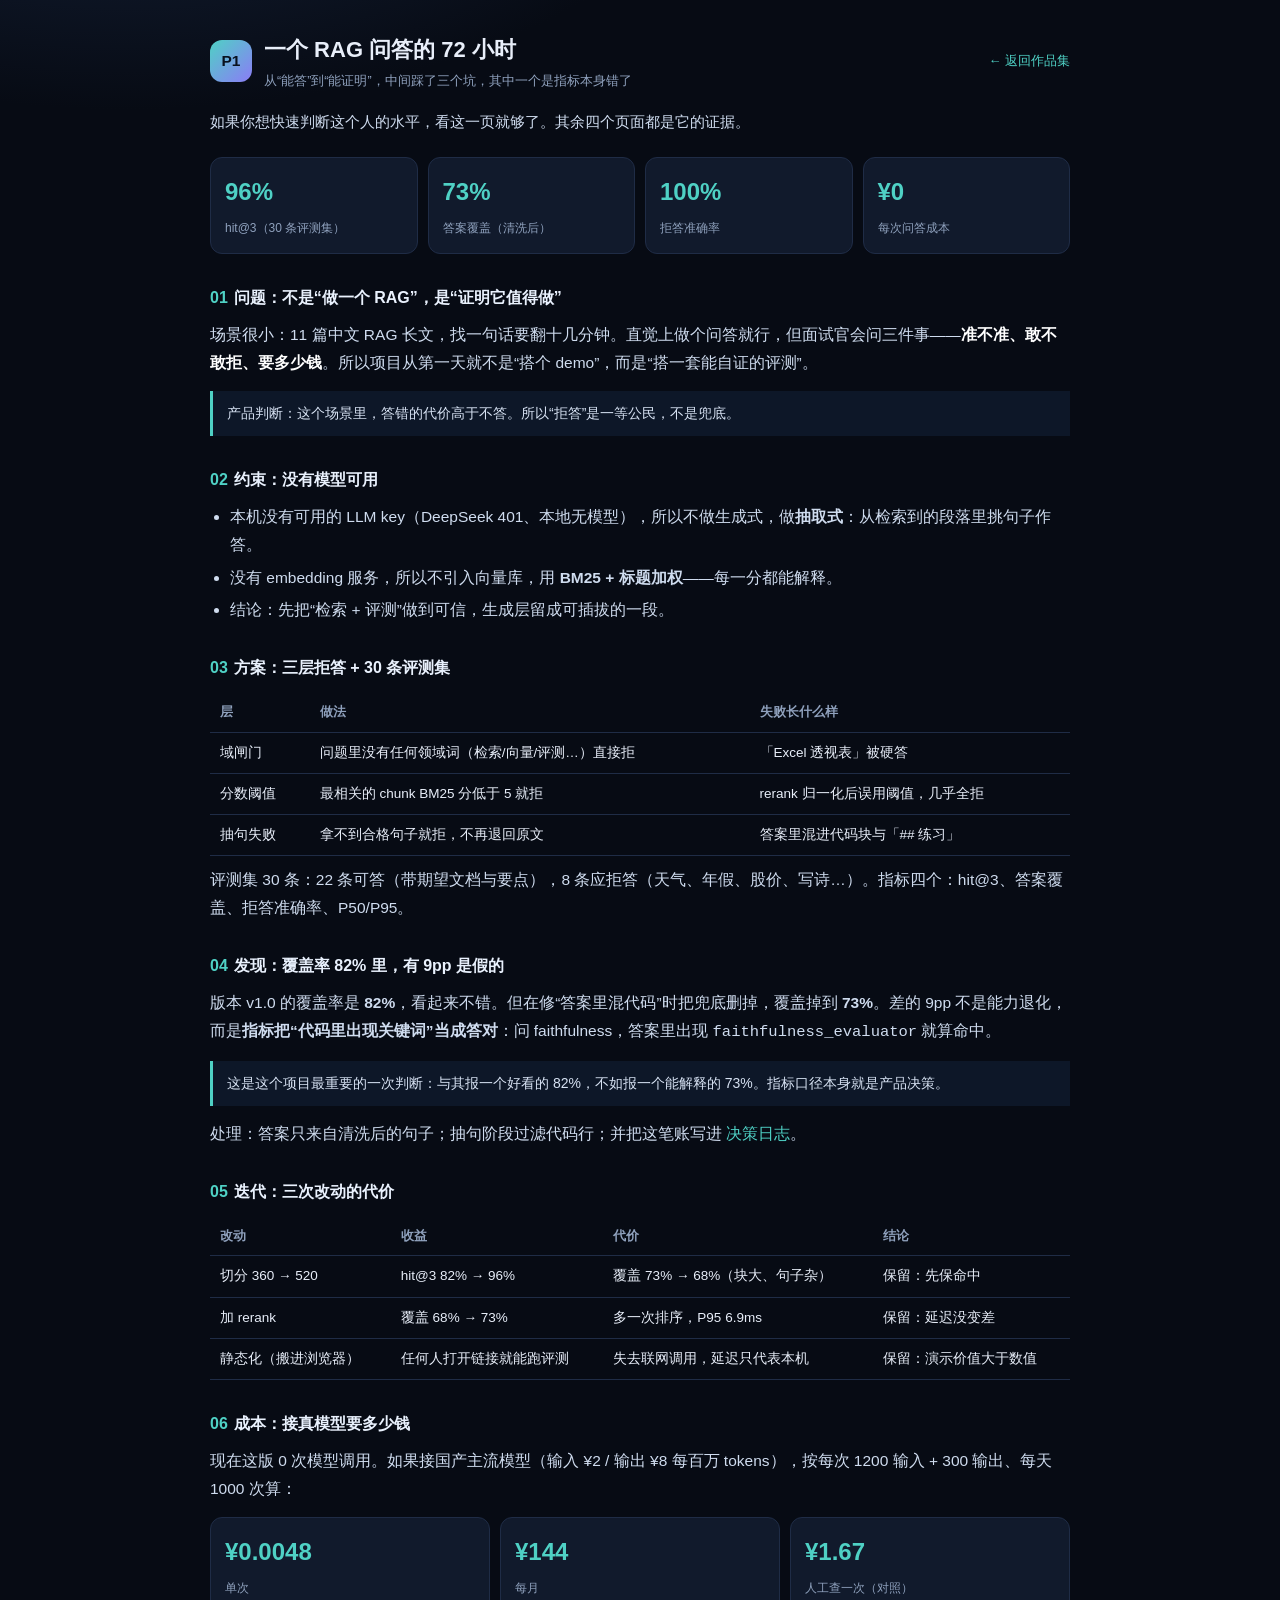
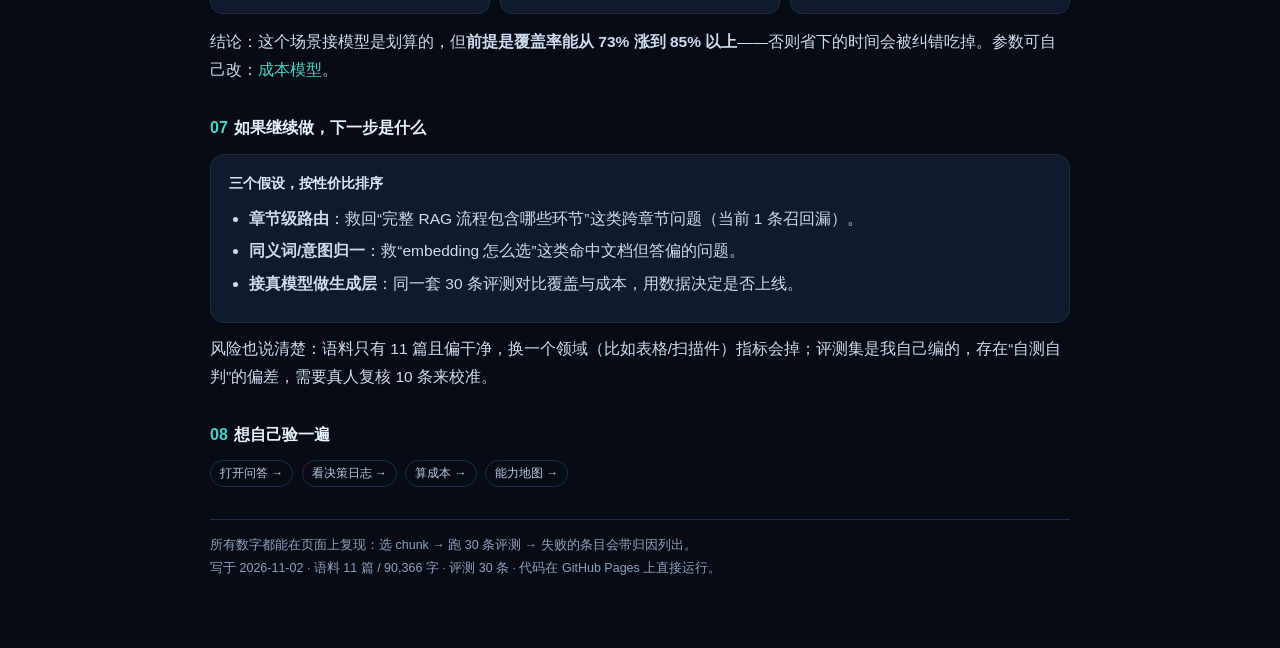
==== case/index.html @ 823c7c32 "add case study page; link from home and skills; metrics 96/73/100" ====
<!doctype html>
<html lang="zh-CN">
<head>
<meta charset="utf-8" />
<meta name="viewport" content="width=device-width, initial-scale=1" />
<title>案例研究 · 一个 RAG 问答的 72 小时</title>
<style>
:root{--bg:#070b14;--card:#111a2c;--line:#1f2c46;--fg:#e8eef9;--dim:#8fa1bd;--acc:#4fd1c5;--warn:#f6c177;--bad:#f87171}
*{box-sizing:border-box}
body{margin:0;background:radial-gradient(1000px 540px at 10% -10%,#17253f 0,transparent 62%),var(--bg);color:var(--fg);font:15.5px/1.8 -apple-system,"Segoe UI","PingFang SC","Microsoft YaHei",sans-serif}
.wrap{max-width:900px;margin:0 auto;padding:30px 20px 70px}
a{color:var(--acc);text-decoration:none}
header{display:flex;align-items:center;gap:12px;flex-wrap:wrap;margin-bottom:6px}
.logo{width:42px;height:42px;border-radius:12px;background:linear-gradient(135deg,#4fd1c5,#8b7cf6);display:grid;place-items:center;font-weight:800;color:#08111f}
h1{font-size:22px;margin:0}
.sub{color:var(--dim);font-size:12.5px}
.back{margin-left:auto;font-size:13px}
.lead{color:#cfdcef;font-size:15px;margin:16px 0 22px}
h2{font-size:16px;margin:30px 0 8px;color:#e9f1fd}
h2 .n{color:var(--acc);font-variant-numeric:tabular-nums;margin-right:6px}
p{color:#cfdcef;margin:8px 0}
ul{margin:8px 0;padding-left:20px;color:#cfdcef}
li{margin:5px 0}
.hi{color:#fff;font-weight:600}
.metric{display:grid;grid-template-columns:repeat(auto-fit,minmax(150px,1fr));gap:10px;margin:14px 0}
.m{background:var(--card);border:1px solid var(--line);border-radius:12px;padding:12px 14px}
.m b{display:block;font-size:24px;color:var(--acc);font-variant-numeric:tabular-nums}
.m span{color:var(--dim);font-size:12px}
blockquote{margin:14px 0;padding:10px 14px;border-left:3px solid var(--acc);background:#0d1728;color:#d7e2f3;font-size:14px}
table{width:100%;border-collapse:collapse;font-size:13.5px;margin:10px 0}
th,td{padding:8px 10px;border-bottom:1px solid var(--line);text-align:left;vertical-align:top}
th{color:var(--dim);font-weight:600;font-size:12.5px}
.box{background:var(--card);border:1px solid var(--line);border-radius:14px;padding:16px 18px;margin:12px 0}
.box h3{margin:0 0 6px;font-size:14px;color:#dfe9fb}
.tag{display:inline-block;border:1px solid var(--line);border-radius:999px;padding:2px 9px;font-size:12px;color:#b9cbe4;margin:2px 4px 2px 0}
.foot{color:var(--dim);font-size:12.5px;margin-top:30px;border-top:1px solid var(--line);padding-top:14px}
</style>
</head>
<body>
<div class="wrap">
  <header>
    <div class="logo">P1</div>
    <div>
      <h1>一个 RAG 问答的 72 小时</h1>
      <div class="sub">从“能答”到“能证明”，中间踩了三个坑，其中一个是指标本身错了</div>
    </div>
    <a class="back" href="../">← 返回作品集</a>
  </header>

  <p class="lead">如果你想快速判断这个人的水平，看这一页就够了。其余四个页面都是它的证据。</p>

  <div class="metric">
    <div class="m"><b>96%</b><span>hit@3（30 条评测集）</span></div>
    <div class="m"><b>73%</b><span>答案覆盖（清洗后）</span></div>
    <div class="m"><b>100%</b><span>拒答准确率</span></div>
    <div class="m"><b>¥0</b><span>每次问答成本</span></div>
  </div>

  <h2><span class="n">01</span>问题：不是“做一个 RAG”，是“证明它值得做”</h2>
  <p>场景很小：11 篇中文 RAG 长文，找一句话要翻十几分钟。直觉上做个问答就行，但面试官会问三件事——<span class="hi">准不准、敢不敢拒、要多少钱</span>。所以项目从第一天就不是“搭个 demo”，而是“搭一套能自证的评测”。</p>
  <blockquote>产品判断：这个场景里，答错的代价高于不答。所以“拒答”是一等公民，不是兜底。</blockquote>

  <h2><span class="n">02</span>约束：没有模型可用</h2>
  <ul>
    <li>本机没有可用的 LLM key（DeepSeek 401、本地无模型），所以不做生成式，做<b>抽取式</b>：从检索到的段落里挑句子作答。</li>
    <li>没有 embedding 服务，所以不引入向量库，用 <b>BM25 + 标题加权</b>——每一分都能解释。</li>
    <li>结论：先把“检索 + 评测”做到可信，生成层留成可插拔的一段。</li>
  </ul>

  <h2><span class="n">03</span>方案：三层拒答 + 30 条评测集</h2>
  <table>
    <thead><tr><th>层</th><th>做法</th><th>失败长什么样</th></tr></thead>
    <tbody>
      <tr><td>域闸门</td><td>问题里没有任何领域词（检索/向量/评测…）直接拒</td><td>「Excel 透视表」被硬答</td></tr>
      <tr><td>分数阈值</td><td>最相关的 chunk BM25 分低于 5 就拒</td><td>rerank 归一化后误用阈值，几乎全拒</td></tr>
      <tr><td>抽句失败</td><td>拿不到合格句子就拒，不再退回原文</td><td>答案里混进代码块与「## 练习」</td></tr>
    </tbody>
  </table>
  <p>评测集 30 条：22 条可答（带期望文档与要点），8 条应拒答（天气、年假、股价、写诗…）。指标四个：hit@3、答案覆盖、拒答准确率、P50/P95。</p>

  <h2><span class="n">04</span>发现：覆盖率 82% 里，有 9pp 是假的</h2>
  <p>版本 v1.0 的覆盖率是 <b>82%</b>，看起来不错。但在修“答案里混代码”时把兜底删掉，覆盖掉到 <b>73%</b>。差的 9pp 不是能力退化，而是<b>指标把“代码里出现关键词”当成答对</b>：问 faithfulness，答案里出现 <code>faithfulness_evaluator</code> 就算命中。</p>
  <blockquote>这是这个项目最重要的一次判断：与其报一个好看的 82%，不如报一个能解释的 73%。指标口径本身就是产品决策。</blockquote>
  <p>处理：答案只来自清洗后的句子；抽句阶段过滤代码行；并把这笔账写进 <a href="../log/">决策日志</a>。</p>

  <h2><span class="n">05</span>迭代：三次改动的代价</h2>
  <table>
    <thead><tr><th>改动</th><th>收益</th><th>代价</th><th>结论</th></tr></thead>
    <tbody>
      <tr><td>切分 360 → 520</td><td>hit@3 82% → 96%</td><td>覆盖 73% → 68%（块大、句子杂）</td><td>保留：先保命中</td></tr>
      <tr><td>加 rerank</td><td>覆盖 68% → 73%</td><td>多一次排序，P95 6.9ms</td><td>保留：延迟没变差</td></tr>
      <tr><td>静态化（搬进浏览器）</td><td>任何人打开链接就能跑评测</td><td>失去联网调用，延迟只代表本机</td><td>保留：演示价值大于数值</td></tr>
    </tbody>
  </table>

  <h2><span class="n">06</span>成本：接真模型要多少钱</h2>
  <p>现在这版 0 次模型调用。如果接国产主流模型（输入 ¥2 / 输出 ¥8 每百万 tokens），按每次 1200 输入 + 300 输出、每天 1000 次算：</p>
  <div class="metric">
    <div class="m"><b>¥0.0048</b><span>单次</span></div>
    <div class="m"><b>¥144</b><span>每月</span></div>
    <div class="m"><b>¥1.67</b><span>人工查一次（对照）</span></div>
  </div>
  <p>结论：这个场景接模型是划算的，但<b>前提是覆盖率能从 73% 涨到 85% 以上</b>——否则省下的时间会被纠错吃掉。参数可自己改：<a href="../cost/">成本模型</a>。</p>

  <h2><span class="n">07</span>如果继续做，下一步是什么</h2>
  <div class="box">
    <h3>三个假设，按性价比排序</h3>
    <ul>
      <li><b>章节级路由</b>：救回“完整 RAG 流程包含哪些环节”这类跨章节问题（当前 1 条召回漏）。</li>
      <li><b>同义词/意图归一</b>：救“embedding 怎么选”这类命中文档但答偏的问题。</li>
      <li><b>接真模型做生成层</b>：同一套 30 条评测对比覆盖与成本，用数据决定是否上线。</li>
    </ul>
  </div>
  <p>风险也说清楚：语料只有 11 篇且偏干净，换一个领域（比如表格/扫描件）指标会掉；评测集是我自己编的，存在“自测自判”的偏差，需要真人复核 10 条来校准。</p>

  <h2><span class="n">08</span>想自己验一遍</h2>
  <p>
    <a class="tag" href="../p1/">打开问答 →</a>
    <a class="tag" href="../log/">看决策日志 →</a>
    <a class="tag" href="../cost/">算成本 →</a>
    <a class="tag" href="../skills/">能力地图 →</a>
  </p>
  <div class="foot">
    所有数字都能在页面上复现：选 chunk → 跑 30 条评测 → 失败的条目会带归因列出。<br>
    写于 2026-11-02 · 语料 11 篇 / 90,366 字 · 评测 30 条 · 代码在 GitHub Pages 上直接运行。
  </div>
</div>
</body>
</html>
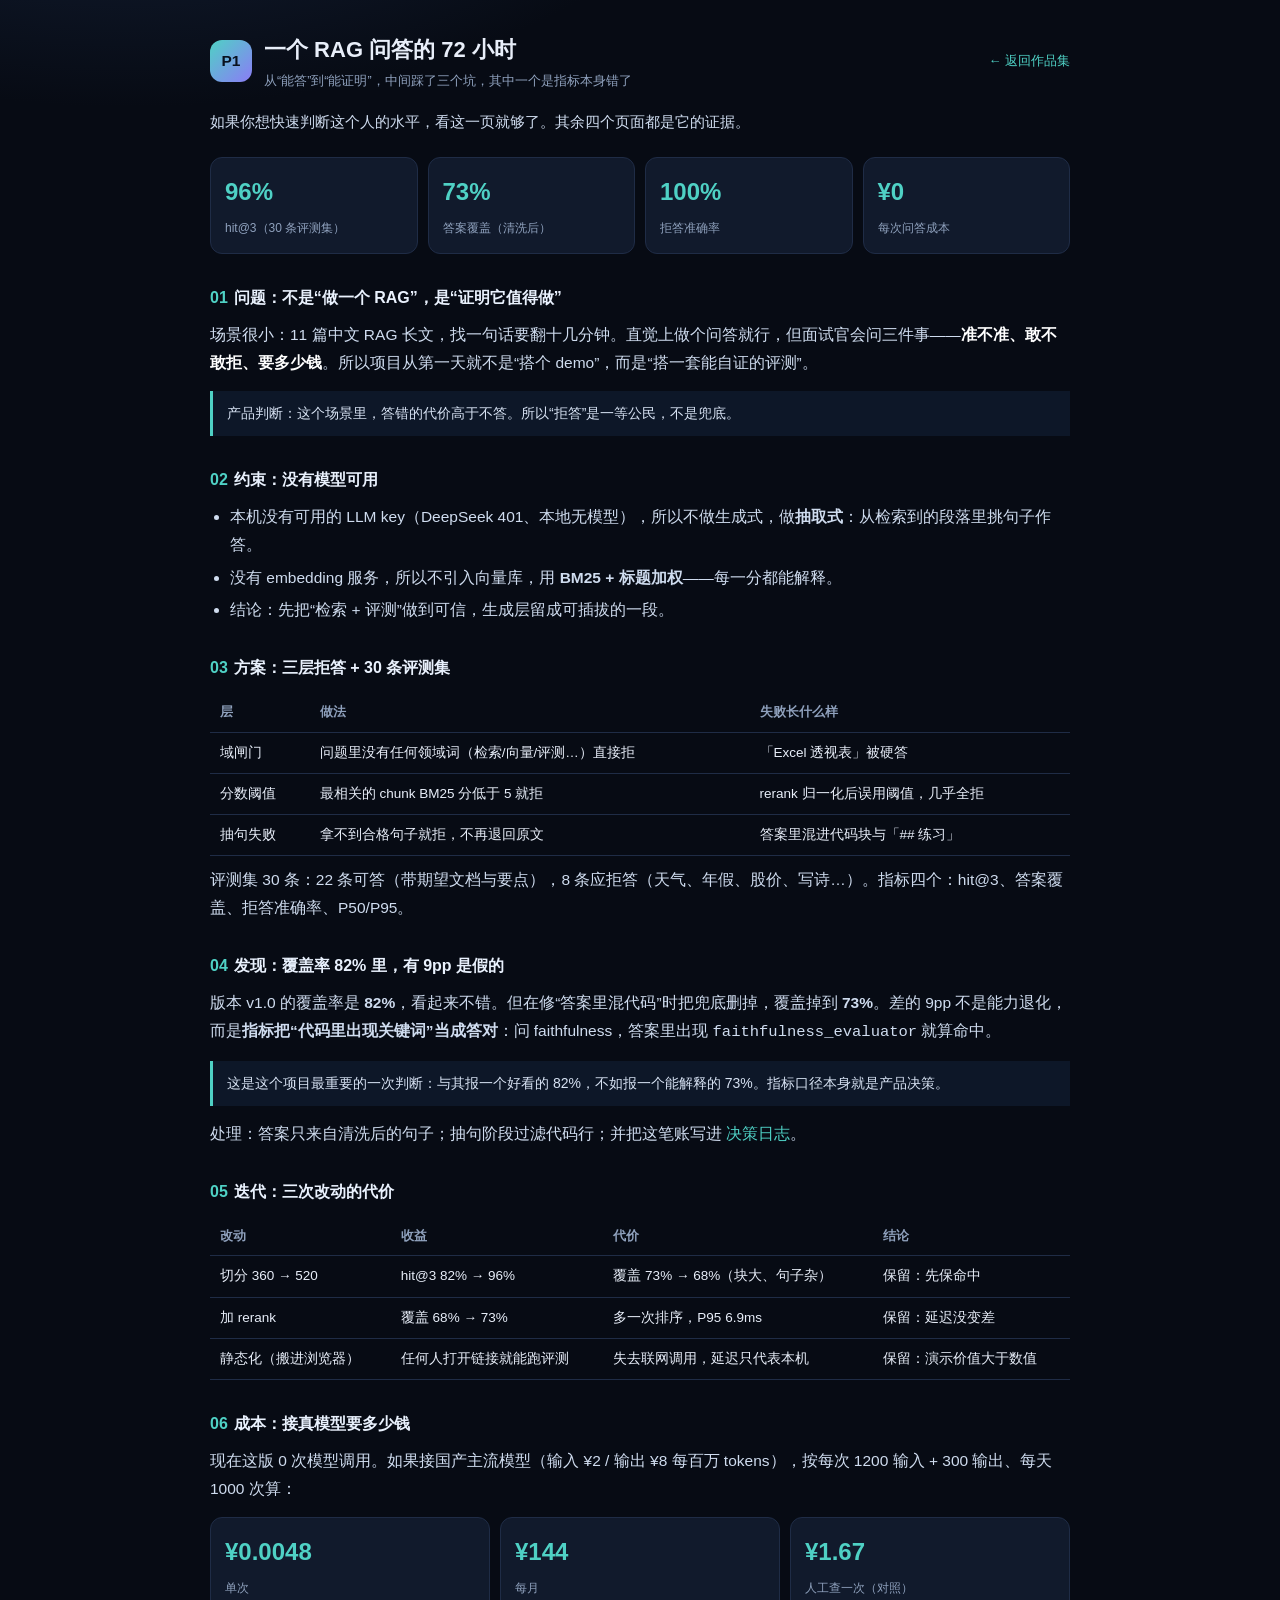
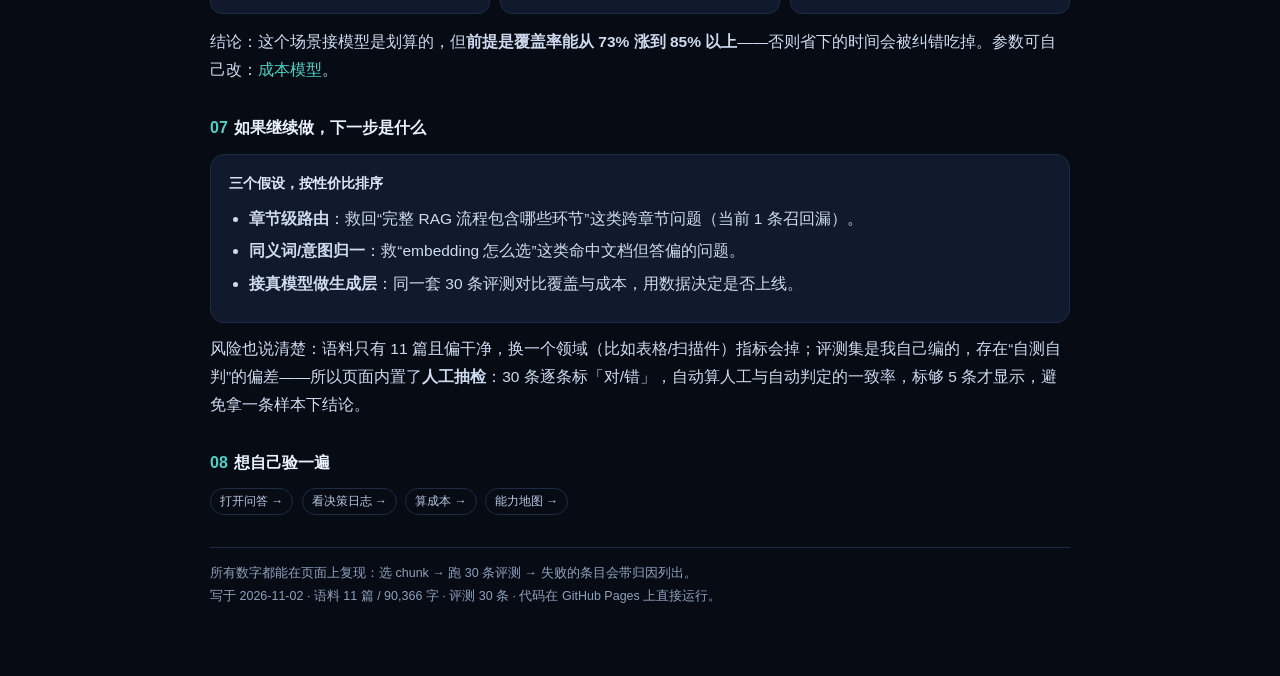
==== commit f28b11e7: "p1: add human-label calibration (agreement rate); case: point to it" ====
--- a/case/index.html
+++ b/case/index.html
@@ -1,129 +1,129 @@
-<!doctype html>
-<html lang="zh-CN">
-<head>
-<meta charset="utf-8" />
-<meta name="viewport" content="width=device-width, initial-scale=1" />
-<title>案例研究 · 一个 RAG 问答的 72 小时</title>
-<style>
-:root{--bg:#070b14;--card:#111a2c;--line:#1f2c46;--fg:#e8eef9;--dim:#8fa1bd;--acc:#4fd1c5;--warn:#f6c177;--bad:#f87171}
-*{box-sizing:border-box}
-body{margin:0;background:radial-gradient(1000px 540px at 10% -10%,#17253f 0,transparent 62%),var(--bg);color:var(--fg);font:15.5px/1.8 -apple-system,"Segoe UI","PingFang SC","Microsoft YaHei",sans-serif}
-.wrap{max-width:900px;margin:0 auto;padding:30px 20px 70px}
-a{color:var(--acc);text-decoration:none}
-header{display:flex;align-items:center;gap:12px;flex-wrap:wrap;margin-bottom:6px}
-.logo{width:42px;height:42px;border-radius:12px;background:linear-gradient(135deg,#4fd1c5,#8b7cf6);display:grid;place-items:center;font-weight:800;color:#08111f}
-h1{font-size:22px;margin:0}
-.sub{color:var(--dim);font-size:12.5px}
-.back{margin-left:auto;font-size:13px}
-.lead{color:#cfdcef;font-size:15px;margin:16px 0 22px}
-h2{font-size:16px;margin:30px 0 8px;color:#e9f1fd}
-h2 .n{color:var(--acc);font-variant-numeric:tabular-nums;margin-right:6px}
-p{color:#cfdcef;margin:8px 0}
-ul{margin:8px 0;padding-left:20px;color:#cfdcef}
-li{margin:5px 0}
-.hi{color:#fff;font-weight:600}
-.metric{display:grid;grid-template-columns:repeat(auto-fit,minmax(150px,1fr));gap:10px;margin:14px 0}
-.m{background:var(--card);border:1px solid var(--line);border-radius:12px;padding:12px 14px}
-.m b{display:block;font-size:24px;color:var(--acc);font-variant-numeric:tabular-nums}
-.m span{color:var(--dim);font-size:12px}
-blockquote{margin:14px 0;padding:10px 14px;border-left:3px solid var(--acc);background:#0d1728;color:#d7e2f3;font-size:14px}
-table{width:100%;border-collapse:collapse;font-size:13.5px;margin:10px 0}
-th,td{padding:8px 10px;border-bottom:1px solid var(--line);text-align:left;vertical-align:top}
-th{color:var(--dim);font-weight:600;font-size:12.5px}
-.box{background:var(--card);border:1px solid var(--line);border-radius:14px;padding:16px 18px;margin:12px 0}
-.box h3{margin:0 0 6px;font-size:14px;color:#dfe9fb}
-.tag{display:inline-block;border:1px solid var(--line);border-radius:999px;padding:2px 9px;font-size:12px;color:#b9cbe4;margin:2px 4px 2px 0}
-.foot{color:var(--dim);font-size:12.5px;margin-top:30px;border-top:1px solid var(--line);padding-top:14px}
-</style>
-</head>
-<body>
-<div class="wrap">
-  <header>
-    <div class="logo">P1</div>
-    <div>
-      <h1>一个 RAG 问答的 72 小时</h1>
-      <div class="sub">从“能答”到“能证明”，中间踩了三个坑，其中一个是指标本身错了</div>
-    </div>
-    <a class="back" href="../">← 返回作品集</a>
-  </header>
-
-  <p class="lead">如果你想快速判断这个人的水平，看这一页就够了。其余四个页面都是它的证据。</p>
-
-  <div class="metric">
-    <div class="m"><b>96%</b><span>hit@3（30 条评测集）</span></div>
-    <div class="m"><b>73%</b><span>答案覆盖（清洗后）</span></div>
-    <div class="m"><b>100%</b><span>拒答准确率</span></div>
-    <div class="m"><b>¥0</b><span>每次问答成本</span></div>
-  </div>
-
-  <h2><span class="n">01</span>问题：不是“做一个 RAG”，是“证明它值得做”</h2>
-  <p>场景很小：11 篇中文 RAG 长文，找一句话要翻十几分钟。直觉上做个问答就行，但面试官会问三件事——<span class="hi">准不准、敢不敢拒、要多少钱</span>。所以项目从第一天就不是“搭个 demo”，而是“搭一套能自证的评测”。</p>
-  <blockquote>产品判断：这个场景里，答错的代价高于不答。所以“拒答”是一等公民，不是兜底。</blockquote>
-
-  <h2><span class="n">02</span>约束：没有模型可用</h2>
-  <ul>
-    <li>本机没有可用的 LLM key（DeepSeek 401、本地无模型），所以不做生成式，做<b>抽取式</b>：从检索到的段落里挑句子作答。</li>
-    <li>没有 embedding 服务，所以不引入向量库，用 <b>BM25 + 标题加权</b>——每一分都能解释。</li>
-    <li>结论：先把“检索 + 评测”做到可信，生成层留成可插拔的一段。</li>
-  </ul>
-
-  <h2><span class="n">03</span>方案：三层拒答 + 30 条评测集</h2>
-  <table>
-    <thead><tr><th>层</th><th>做法</th><th>失败长什么样</th></tr></thead>
-    <tbody>
-      <tr><td>域闸门</td><td>问题里没有任何领域词（检索/向量/评测…）直接拒</td><td>「Excel 透视表」被硬答</td></tr>
-      <tr><td>分数阈值</td><td>最相关的 chunk BM25 分低于 5 就拒</td><td>rerank 归一化后误用阈值，几乎全拒</td></tr>
-      <tr><td>抽句失败</td><td>拿不到合格句子就拒，不再退回原文</td><td>答案里混进代码块与「## 练习」</td></tr>
-    </tbody>
-  </table>
-  <p>评测集 30 条：22 条可答（带期望文档与要点），8 条应拒答（天气、年假、股价、写诗…）。指标四个：hit@3、答案覆盖、拒答准确率、P50/P95。</p>
-
-  <h2><span class="n">04</span>发现：覆盖率 82% 里，有 9pp 是假的</h2>
-  <p>版本 v1.0 的覆盖率是 <b>82%</b>，看起来不错。但在修“答案里混代码”时把兜底删掉，覆盖掉到 <b>73%</b>。差的 9pp 不是能力退化，而是<b>指标把“代码里出现关键词”当成答对</b>：问 faithfulness，答案里出现 <code>faithfulness_evaluator</code> 就算命中。</p>
-  <blockquote>这是这个项目最重要的一次判断：与其报一个好看的 82%，不如报一个能解释的 73%。指标口径本身就是产品决策。</blockquote>
-  <p>处理：答案只来自清洗后的句子；抽句阶段过滤代码行；并把这笔账写进 <a href="../log/">决策日志</a>。</p>
-
-  <h2><span class="n">05</span>迭代：三次改动的代价</h2>
-  <table>
-    <thead><tr><th>改动</th><th>收益</th><th>代价</th><th>结论</th></tr></thead>
-    <tbody>
-      <tr><td>切分 360 → 520</td><td>hit@3 82% → 96%</td><td>覆盖 73% → 68%（块大、句子杂）</td><td>保留：先保命中</td></tr>
-      <tr><td>加 rerank</td><td>覆盖 68% → 73%</td><td>多一次排序，P95 6.9ms</td><td>保留：延迟没变差</td></tr>
-      <tr><td>静态化（搬进浏览器）</td><td>任何人打开链接就能跑评测</td><td>失去联网调用，延迟只代表本机</td><td>保留：演示价值大于数值</td></tr>
-    </tbody>
-  </table>
-
-  <h2><span class="n">06</span>成本：接真模型要多少钱</h2>
-  <p>现在这版 0 次模型调用。如果接国产主流模型（输入 ¥2 / 输出 ¥8 每百万 tokens），按每次 1200 输入 + 300 输出、每天 1000 次算：</p>
-  <div class="metric">
-    <div class="m"><b>¥0.0048</b><span>单次</span></div>
-    <div class="m"><b>¥144</b><span>每月</span></div>
-    <div class="m"><b>¥1.67</b><span>人工查一次（对照）</span></div>
-  </div>
-  <p>结论：这个场景接模型是划算的，但<b>前提是覆盖率能从 73% 涨到 85% 以上</b>——否则省下的时间会被纠错吃掉。参数可自己改：<a href="../cost/">成本模型</a>。</p>
-
-  <h2><span class="n">07</span>如果继续做，下一步是什么</h2>
-  <div class="box">
-    <h3>三个假设，按性价比排序</h3>
-    <ul>
-      <li><b>章节级路由</b>：救回“完整 RAG 流程包含哪些环节”这类跨章节问题（当前 1 条召回漏）。</li>
-      <li><b>同义词/意图归一</b>：救“embedding 怎么选”这类命中文档但答偏的问题。</li>
-      <li><b>接真模型做生成层</b>：同一套 30 条评测对比覆盖与成本，用数据决定是否上线。</li>
-    </ul>
-  </div>
-  <p>风险也说清楚：语料只有 11 篇且偏干净，换一个领域（比如表格/扫描件）指标会掉；评测集是我自己编的，存在“自测自判”的偏差，需要真人复核 10 条来校准。</p>
-
-  <h2><span class="n">08</span>想自己验一遍</h2>
-  <p>
-    <a class="tag" href="../p1/">打开问答 →</a>
-    <a class="tag" href="../log/">看决策日志 →</a>
-    <a class="tag" href="../cost/">算成本 →</a>
-    <a class="tag" href="../skills/">能力地图 →</a>
-  </p>
-  <div class="foot">
-    所有数字都能在页面上复现：选 chunk → 跑 30 条评测 → 失败的条目会带归因列出。<br>
-    写于 2026-11-02 · 语料 11 篇 / 90,366 字 · 评测 30 条 · 代码在 GitHub Pages 上直接运行。
-  </div>
-</div>
-</body>
-</html>
+<!doctype html>
+<html lang="zh-CN">
+<head>
+<meta charset="utf-8" />
+<meta name="viewport" content="width=device-width, initial-scale=1" />
+<title>案例研究 · 一个 RAG 问答的 72 小时</title>
+<style>
+:root{--bg:#070b14;--card:#111a2c;--line:#1f2c46;--fg:#e8eef9;--dim:#8fa1bd;--acc:#4fd1c5;--warn:#f6c177;--bad:#f87171}
+*{box-sizing:border-box}
+body{margin:0;background:radial-gradient(1000px 540px at 10% -10%,#17253f 0,transparent 62%),var(--bg);color:var(--fg);font:15.5px/1.8 -apple-system,"Segoe UI","PingFang SC","Microsoft YaHei",sans-serif}
+.wrap{max-width:900px;margin:0 auto;padding:30px 20px 70px}
+a{color:var(--acc);text-decoration:none}
+header{display:flex;align-items:center;gap:12px;flex-wrap:wrap;margin-bottom:6px}
+.logo{width:42px;height:42px;border-radius:12px;background:linear-gradient(135deg,#4fd1c5,#8b7cf6);display:grid;place-items:center;font-weight:800;color:#08111f}
+h1{font-size:22px;margin:0}
+.sub{color:var(--dim);font-size:12.5px}
+.back{margin-left:auto;font-size:13px}
+.lead{color:#cfdcef;font-size:15px;margin:16px 0 22px}
+h2{font-size:16px;margin:30px 0 8px;color:#e9f1fd}
+h2 .n{color:var(--acc);font-variant-numeric:tabular-nums;margin-right:6px}
+p{color:#cfdcef;margin:8px 0}
+ul{margin:8px 0;padding-left:20px;color:#cfdcef}
+li{margin:5px 0}
+.hi{color:#fff;font-weight:600}
+.metric{display:grid;grid-template-columns:repeat(auto-fit,minmax(150px,1fr));gap:10px;margin:14px 0}
+.m{background:var(--card);border:1px solid var(--line);border-radius:12px;padding:12px 14px}
+.m b{display:block;font-size:24px;color:var(--acc);font-variant-numeric:tabular-nums}
+.m span{color:var(--dim);font-size:12px}
+blockquote{margin:14px 0;padding:10px 14px;border-left:3px solid var(--acc);background:#0d1728;color:#d7e2f3;font-size:14px}
+table{width:100%;border-collapse:collapse;font-size:13.5px;margin:10px 0}
+th,td{padding:8px 10px;border-bottom:1px solid var(--line);text-align:left;vertical-align:top}
+th{color:var(--dim);font-weight:600;font-size:12.5px}
+.box{background:var(--card);border:1px solid var(--line);border-radius:14px;padding:16px 18px;margin:12px 0}
+.box h3{margin:0 0 6px;font-size:14px;color:#dfe9fb}
+.tag{display:inline-block;border:1px solid var(--line);border-radius:999px;padding:2px 9px;font-size:12px;color:#b9cbe4;margin:2px 4px 2px 0}
+.foot{color:var(--dim);font-size:12.5px;margin-top:30px;border-top:1px solid var(--line);padding-top:14px}
+</style>
+</head>
+<body>
+<div class="wrap">
+  <header>
+    <div class="logo">P1</div>
+    <div>
+      <h1>一个 RAG 问答的 72 小时</h1>
+      <div class="sub">从“能答”到“能证明”，中间踩了三个坑，其中一个是指标本身错了</div>
+    </div>
+    <a class="back" href="../">← 返回作品集</a>
+  </header>
+
+  <p class="lead">如果你想快速判断这个人的水平，看这一页就够了。其余四个页面都是它的证据。</p>
+
+  <div class="metric">
+    <div class="m"><b>96%</b><span>hit@3（30 条评测集）</span></div>
+    <div class="m"><b>73%</b><span>答案覆盖（清洗后）</span></div>
+    <div class="m"><b>100%</b><span>拒答准确率</span></div>
+    <div class="m"><b>¥0</b><span>每次问答成本</span></div>
+  </div>
+
+  <h2><span class="n">01</span>问题：不是“做一个 RAG”，是“证明它值得做”</h2>
+  <p>场景很小：11 篇中文 RAG 长文，找一句话要翻十几分钟。直觉上做个问答就行，但面试官会问三件事——<span class="hi">准不准、敢不敢拒、要多少钱</span>。所以项目从第一天就不是“搭个 demo”，而是“搭一套能自证的评测”。</p>
+  <blockquote>产品判断：这个场景里，答错的代价高于不答。所以“拒答”是一等公民，不是兜底。</blockquote>
+
+  <h2><span class="n">02</span>约束：没有模型可用</h2>
+  <ul>
+    <li>本机没有可用的 LLM key（DeepSeek 401、本地无模型），所以不做生成式，做<b>抽取式</b>：从检索到的段落里挑句子作答。</li>
+    <li>没有 embedding 服务，所以不引入向量库，用 <b>BM25 + 标题加权</b>——每一分都能解释。</li>
+    <li>结论：先把“检索 + 评测”做到可信，生成层留成可插拔的一段。</li>
+  </ul>
+
+  <h2><span class="n">03</span>方案：三层拒答 + 30 条评测集</h2>
+  <table>
+    <thead><tr><th>层</th><th>做法</th><th>失败长什么样</th></tr></thead>
+    <tbody>
+      <tr><td>域闸门</td><td>问题里没有任何领域词（检索/向量/评测…）直接拒</td><td>「Excel 透视表」被硬答</td></tr>
+      <tr><td>分数阈值</td><td>最相关的 chunk BM25 分低于 5 就拒</td><td>rerank 归一化后误用阈值，几乎全拒</td></tr>
+      <tr><td>抽句失败</td><td>拿不到合格句子就拒，不再退回原文</td><td>答案里混进代码块与「## 练习」</td></tr>
+    </tbody>
+  </table>
+  <p>评测集 30 条：22 条可答（带期望文档与要点），8 条应拒答（天气、年假、股价、写诗…）。指标四个：hit@3、答案覆盖、拒答准确率、P50/P95。</p>
+
+  <h2><span class="n">04</span>发现：覆盖率 82% 里，有 9pp 是假的</h2>
+  <p>版本 v1.0 的覆盖率是 <b>82%</b>，看起来不错。但在修“答案里混代码”时把兜底删掉，覆盖掉到 <b>73%</b>。差的 9pp 不是能力退化，而是<b>指标把“代码里出现关键词”当成答对</b>：问 faithfulness，答案里出现 <code>faithfulness_evaluator</code> 就算命中。</p>
+  <blockquote>这是这个项目最重要的一次判断：与其报一个好看的 82%，不如报一个能解释的 73%。指标口径本身就是产品决策。</blockquote>
+  <p>处理：答案只来自清洗后的句子；抽句阶段过滤代码行；并把这笔账写进 <a href="../log/">决策日志</a>。</p>
+
+  <h2><span class="n">05</span>迭代：三次改动的代价</h2>
+  <table>
+    <thead><tr><th>改动</th><th>收益</th><th>代价</th><th>结论</th></tr></thead>
+    <tbody>
+      <tr><td>切分 360 → 520</td><td>hit@3 82% → 96%</td><td>覆盖 73% → 68%（块大、句子杂）</td><td>保留：先保命中</td></tr>
+      <tr><td>加 rerank</td><td>覆盖 68% → 73%</td><td>多一次排序，P95 6.9ms</td><td>保留：延迟没变差</td></tr>
+      <tr><td>静态化（搬进浏览器）</td><td>任何人打开链接就能跑评测</td><td>失去联网调用，延迟只代表本机</td><td>保留：演示价值大于数值</td></tr>
+    </tbody>
+  </table>
+
+  <h2><span class="n">06</span>成本：接真模型要多少钱</h2>
+  <p>现在这版 0 次模型调用。如果接国产主流模型（输入 ¥2 / 输出 ¥8 每百万 tokens），按每次 1200 输入 + 300 输出、每天 1000 次算：</p>
+  <div class="metric">
+    <div class="m"><b>¥0.0048</b><span>单次</span></div>
+    <div class="m"><b>¥144</b><span>每月</span></div>
+    <div class="m"><b>¥1.67</b><span>人工查一次（对照）</span></div>
+  </div>
+  <p>结论：这个场景接模型是划算的，但<b>前提是覆盖率能从 73% 涨到 85% 以上</b>——否则省下的时间会被纠错吃掉。参数可自己改：<a href="../cost/">成本模型</a>。</p>
+
+  <h2><span class="n">07</span>如果继续做，下一步是什么</h2>
+  <div class="box">
+    <h3>三个假设，按性价比排序</h3>
+    <ul>
+      <li><b>章节级路由</b>：救回“完整 RAG 流程包含哪些环节”这类跨章节问题（当前 1 条召回漏）。</li>
+      <li><b>同义词/意图归一</b>：救“embedding 怎么选”这类命中文档但答偏的问题。</li>
+      <li><b>接真模型做生成层</b>：同一套 30 条评测对比覆盖与成本，用数据决定是否上线。</li>
+    </ul>
+  </div>
+  <p>风险也说清楚：语料只有 11 篇且偏干净，换一个领域（比如表格/扫描件）指标会掉；评测集是我自己编的，存在“自测自判”的偏差——所以页面内置了<b>人工抽检</b>：30 条逐条标「对/错」，自动算人工与自动判定的一致率，标够 5 条才显示，避免拿一条样本下结论。</p>
+
+  <h2><span class="n">08</span>想自己验一遍</h2>
+  <p>
+    <a class="tag" href="../p1/">打开问答 →</a>
+    <a class="tag" href="../log/">看决策日志 →</a>
+    <a class="tag" href="../cost/">算成本 →</a>
+    <a class="tag" href="../skills/">能力地图 →</a>
+  </p>
+  <div class="foot">
+    所有数字都能在页面上复现：选 chunk → 跑 30 条评测 → 失败的条目会带归因列出。<br>
+    写于 2026-11-02 · 语料 11 篇 / 90,366 字 · 评测 30 条 · 代码在 GitHub Pages 上直接运行。
+  </div>
+</div>
+</body>
+</html>
